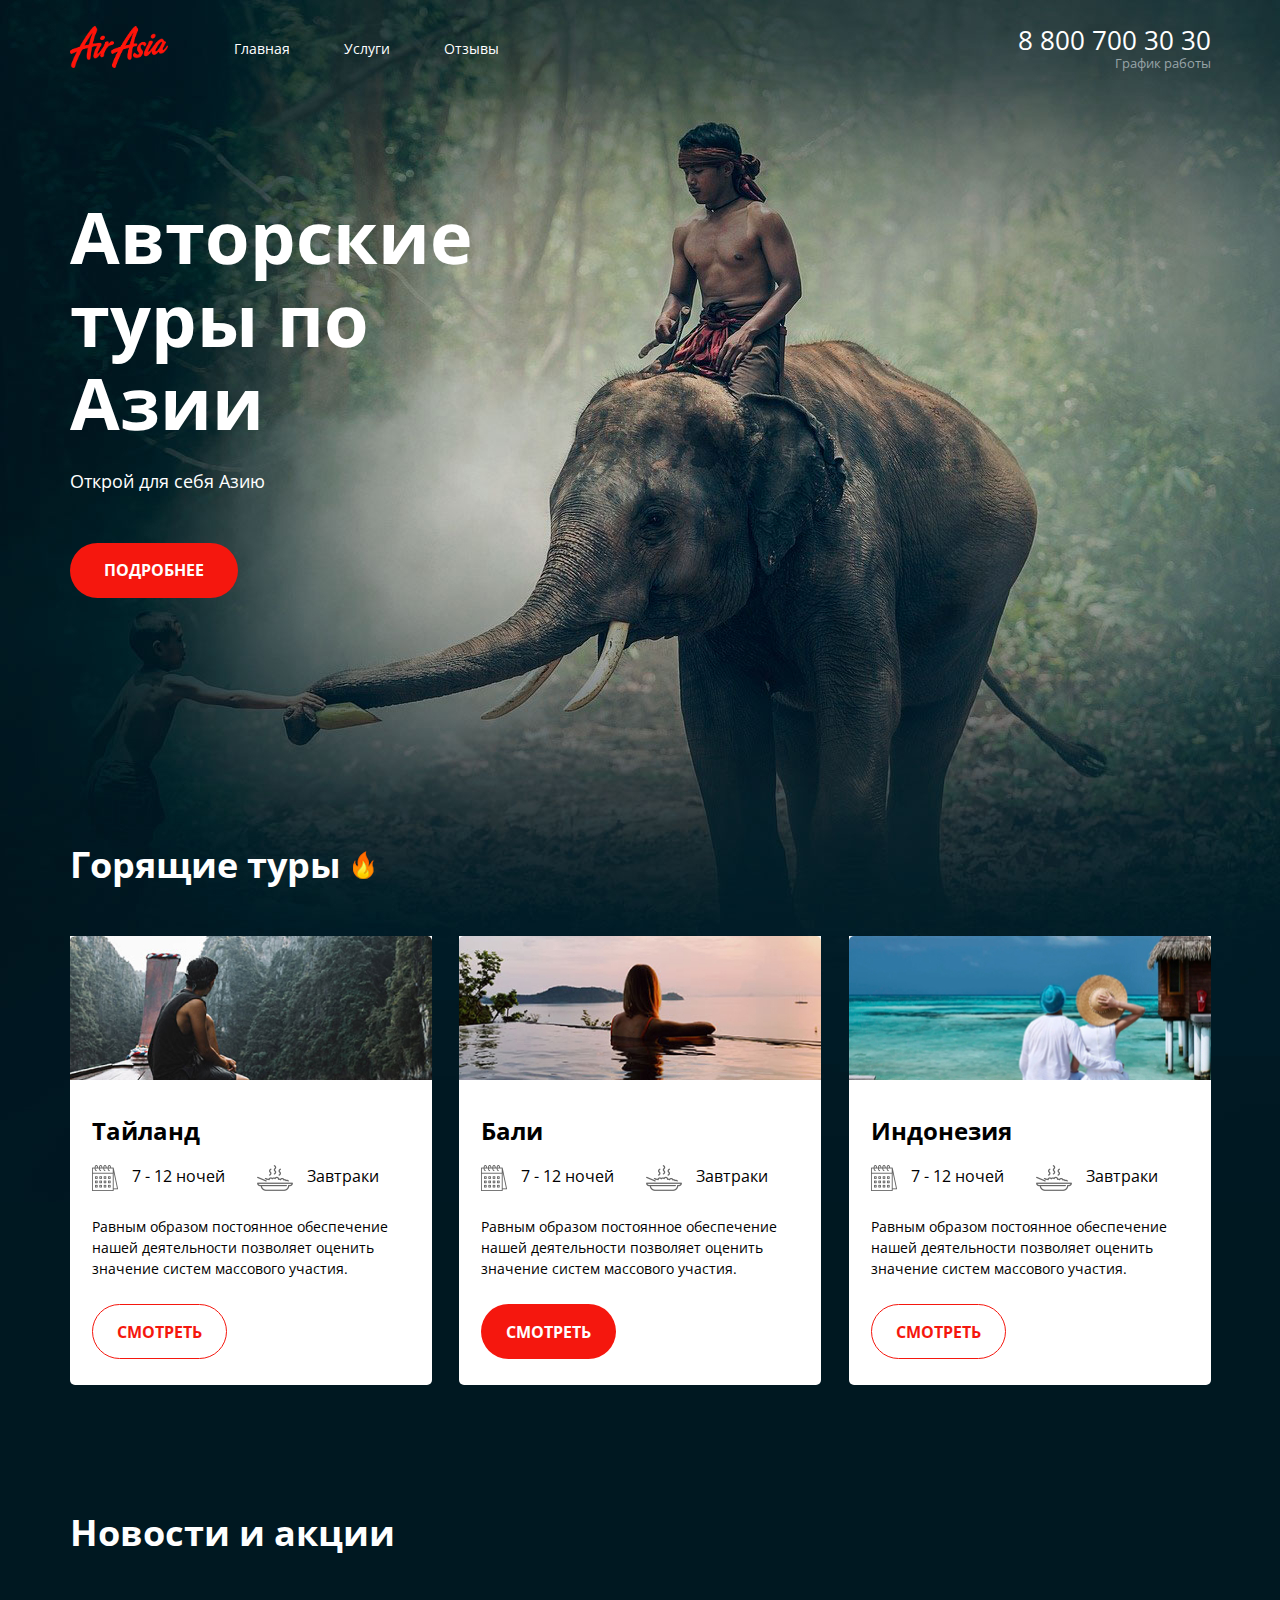
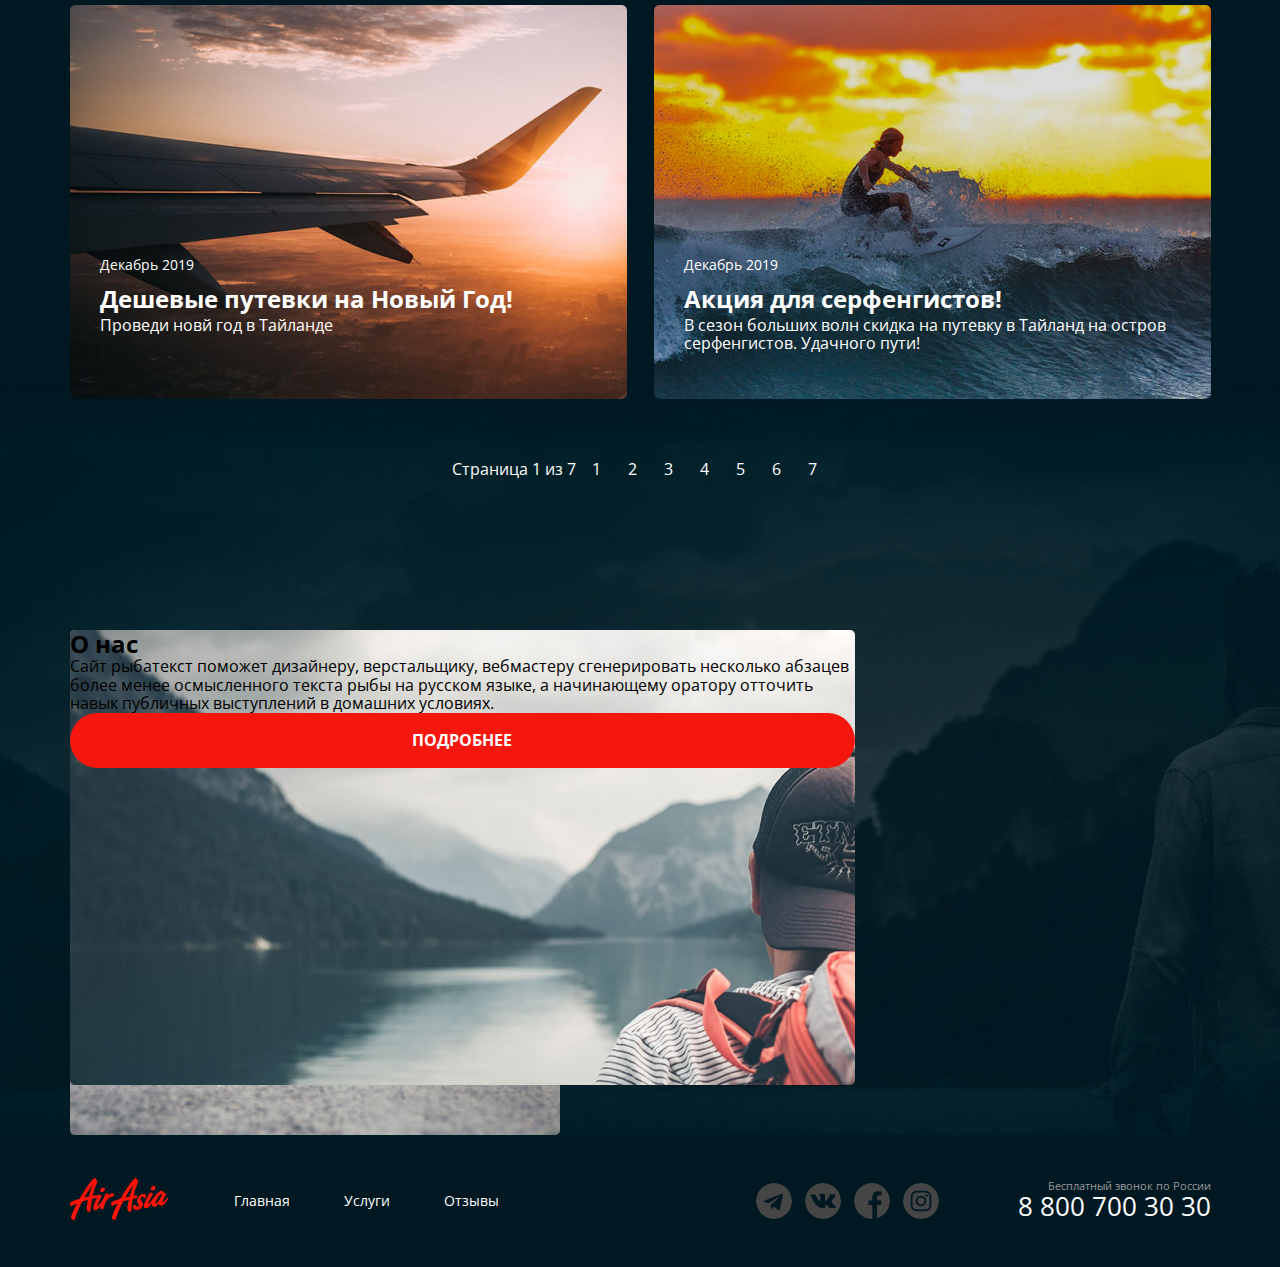
==== Asia/index/index.html @ a69306f8 "commit" ====
﻿<!DOCTYPE html>
<html lang="en">
    <head>
        <meta charset="UTF-8">
        <title>Главная</title>
        <meta name="viewport" content="width=device-width, initial-scale=1.0">
        
        <link rel="preconnect" href="https://fonts.googleapis.com">
        <link rel="preconnect" href="https://fonts.gstatic.com" crossorigin>
        <link href="https://fonts.googleapis.com/css2?family=Open+Sans:wght@400;700&display=swap" rel="stylesheet">
        
        <link rel="stylesheet" href="./styles/normalize.css">
        <link rel="stylesheet" href="./styles/base.css">
        <link rel="stylesheet" href="./styles/fonts.css">
    
        
        <link rel="stylesheet" href="./styles/blocks/header.css">
        <link rel="stylesheet" href="./styles/blocks/logo.css">
        <link rel="stylesheet" href="./styles/blocks/nav.css">
        <link rel="stylesheet" href="./styles/blocks/contacts.css">
        <link rel="stylesheet" href="./styles/blocks/title.css">
        <link rel="stylesheet" href="./styles/blocks/main.css">
        <link rel="stylesheet" href="./styles/blocks/paginator.css">
        <link rel="stylesheet" href="./styles/blocks/footer.css">
        <link rel="stylesheet" href="./styles/blocks/socials.css">
        <link rel="stylesheet" href="./styles/blocks/preview.css">
        <link rel="stylesheet" href="./styles/blocks/hot-tours.css">
        <link rel="stylesheet" href="./styles/blocks/news.css">
        <link rel="stylesheet" href="./styles/blocks/about.css">
    
    </head>
<body>
    <div class="wrapper">
        <header class="header">
            <div class="container">
                <div class="header__first">
            <div class="logo">
                <a href="" class="logo__link"><img src="../image/logo.png" alt="logo" class="logo__icon"></a>
            </div>
            <nav class="menu">
                <ul class="menu__list">
                    <li class="menu__item">
                        <a href="../index/index.html" class="menu__link">Главная</a>
                    </li>
                    <li class="menu__item">
                        <a href="../services/services.html" class="menu__link">Услуги</a>
                    </li>
                    <li class="menu__item">
                        <a href="#" class="menu__link">Отзывы</a>
                    </li>
                </ul>
            </nav>
            <address class="contacts">
                <a href="tel:+78007003030" class="contacts__tel">8 800 700 30 30</a>
                <br>
                <div class="graph">
                <div class="contacts__graph">График работы
                    <div class="graph__hover">
                    <div class="graph__tri"></div>
                    <div class="graph__time">пн-вс: 09:00 - 20:00</div>
                    <div class="graph__lunch">Обед: 14:00-14:30</div>
                </div>
                </div>
                </div>
            </address>
                </div>
            </div>
        </header>
        <main class="main">
            <section class="preview">
                <div class="container">
                <h1 class="preview__title">Авторские туры по Азии</h1>
                <p class="peview__info">Открой для себя Азию</p>
                <div class="preview__button">
                    <button class="button">Подробнее</button>
                </div>
                </div>
            </section>
            <section class="hot-tours">
                <div class="container">
                <div class="hot-tours__title">
                    <h2 class="hot-tours__title-text">Горящие туры</h2>
                    <img src="../image/flame.png" alt="flame" class="hot-tours__title-icon">
                </div>
                <ul class="hot-tours__list">
                    <li class="hot-tours__item">
                        <img src="../image/river.jpg" alt="river" class="hot-tours__image">
                        <div class="hot-tours__content">
                            <h3 class="hot-tours__subtitle">Тайланд</h3>
                            <div class="hot-tours__options">
                                <div class="hot-tours__options-item">
                                    <img src="../image/calendar.jpg" alt="calendar" class="hot-tours__options-icon">
                                    <span class="hot-tours__options-text">7 - 12 ночей</span>
                                </div>
                                <div class="hot-tours__options-item">
                                    <img src="../image/meal.jpg" alt="meal" class="hot-tours__options-icon">
                                    <span class="hot-tours__options-text">Завтраки</span>
                                </div>
                            </div>
                            <div class="hot-tours__text">
                                Равным образом постоянное обеспечение нашей деятельности позволяет оценить значение систем массового участия.
                            </div>
                            <div class="hot-tours__button">
                                <button class="button--hot-tours button--border">Смотреть</button>
                            </div>   
                        </div>
                    </li>
                    <li class="hot-tours__item">
                        <img src="../image/pool.jpg" alt="pool" class="hot-tours__image">
                        <div class="hot-tours__content">
                            <h3 class="hot-tours__subtitle">Бали</h3>
                            <div class="hot-tours__options">
                                <div class="hot-tours__options-item">
                                    <img src="../image/calendar.jpg" alt="calendar" class="hot-tours__options-icon">
                                    <span class="hot-tours__options-text">7 - 12 ночей</span>
                                </div>
                                <div class="hot-tours__options-item">
                                    <img src="../image/meal.jpg" alt="meal" class="hot-tours__options-icon">
                                    <span class="hot-tours__options-text">Завтраки</span>
                                </div>
                            </div>
                            <div class="hot-tours__text">
                                Равным образом постоянное обеспечение нашей деятельности позволяет оценить значение систем массового участия.
                            </div>
                            <div class="hot-tours__button">
                                <button class="button--hot-tours">Смотреть</button>
                            </div>   
                        </div>
                    </li>
                    <li class="hot-tours__item">
                        <img src="../image/ocean.jpg" alt="ocean" class="hot-tours__image">
                        <div class="hot-tours__content">
                            <h3 class="hot-tours__subtitle">Индонезия</h3>
                            <div class="hot-tours__options">
                                <div class="hot-tours__options-item">
                                    <img src="../image/calendar.jpg" alt="calendar" class="hot-tours__options-icon">
                                    <span class="hot-tours__options-text">7 - 12 ночей</span>
                                </div>
                                <div class="hot-tours__options-item">
                                    <img src="../image/meal.jpg" alt="meal" class="hot-tours__options-icon">
                                    <span class="hot-tours__options-text">Завтраки</span>
                                </div>
                            </div>
                            <div class="hot-tours__text">
                                Равным образом постоянное обеспечение нашей деятельности позволяет оценить значение систем массового участия.
                            </div>
                            <div class="hot-tours__button">
                                <button class="button--hot-tours button--border">Смотреть</button>
                            </div>   
                        </div>
                    </li>
                </ul>
                </div>
            </section>
            <section class="news">
                <div class="container">
                <h2 class="news__title">Новости и акции</h2>
                <ul class="news__list">
                    <li class="news__item news__item--plane">
                        <img src="" alt="" class="news__image">
                        <div class="news__content">
                        <time class="news__date">
                            <span class="news__date-month">Декабрь</span>
                            <span class="news__date-year">2019</span>
                        </time>
                        <h3 class="news__subtitle">Дешевые путевки на Новый Год!</h3>
                        <p class="news__text">Проведи новй год в Тайланде</p>
                        </div>
                    </li>
                    <li class="news__item news__item--surf">
                        <img src="" alt="" class="news__image">
                        <div class="news__content">
                        <time class="news__date">
                            <span class="news__date-month">Декабрь</span>
                            <span class="news__date-year">2019</span>
                        </time>
                        <h3 class="news__subtitle">Акция для серфенгистов!</h3>
                        <p class="news__text">В сезон больших волн скидка на путевку в Тайланд на остров серфенгистов. Удачного пути!</p>
                        </div>
                    </li>
                </ul>
                <div class="paginator">
                    <div class="paginator__display">Страница 1 из 7</div>
                    <ul class="paginator__list">
                        <li class="paginator__item">
                            <a href="" class="paginator__link">1</a>
                        </li>
                        <li class="paginator__item">
                            <a href="" class="paginator__link">2</a>
                        </li>
                        <li class="paginator__item">
                            <a href="" class="paginator__link">3</a>
                        </li>
                        <li class="paginator__item">
                            <a href="" class="paginator__link">4</a>
                        </li>
                        <li class="paginator__item">
                            <a href="" class="paginator__link">5</a>
                        </li>
                        <li class="paginator__item">
                            <a href="" class="paginator__link">6</a>
                        </li>
                        <li class="paginator__item">
                            <a href="" class="paginator__link">7</a>
                        </li>
                    </ul>
                </div> 
                </div>           
            </section>
            <section class="about">
                <div class="container">
                    <div class="about__gate">
                        <div class="about__mountain">
                            <h2 class="about__mountain-title">О нас</h2>
                            <span class="about__mountain-text">Сайт рыбатекст поможет дизайнеру, верстальщику, вебмастеру сгенерировать несколько абзацев более менее осмысленного текста рыбы на русском языке, а начинающему оратору отточить навык публичных выступлений в домашних условиях. </span>
                            <button class="button">Подробнее</button>
                        </div>
                    </div>
                </div>
            </section>
        </main>
        <footer class="footer">
            <div class="container container--footer">
            <div class="logo">
                <a href="#" class="logo__link"> <img src="../image/logo.png" alt="Логотип" class="logo__icon"></a>
            </div>
            <nav class="menu">
                <ul class="menu__list">
                    <li class="menu__item">
                        <a href="../index/index.html" class="menu__link">Главная</a>
                    </li>
                    <li class="menu__item">
                        <a href="../services/services.html" class="menu__link">Услуги</a>
                    </li>
                    <li class="menu__item">
                        <a href="#" class="menu__link">Отзывы</a>
                    </li>
                </ul>
            </nav>
            <div class="socials">
                <ul class="socials__list">
                    <li class="socials__item">
                        <a href="" class="socials__link">
                            <div class="socials__item-t"></div>
                        </a>
                    </li>
                    <li class="socials__item">
                        <a href="" class="socials__link">
                            <div class="socials__item-vk"></div>
                        </a>
                    </li>
                    <li class="socials__item">
                        <a href="" class="socials__link">
                            <div class="socials__item-f"></div>
                        </a>
                    </li>
                    <li class="socials__item">
                        <a href="" class="socials__link">
                            <div class="socials__item-in"></div>     
                        </a>
                    </li>
                </ul>
            </div>
            <address class="contacts">
                <div class="contacts__free-call">Бесплатный звонок по России</div>
                <a href="tel:+78007003030" class="contacts__tel">8 800 700 30 30</a>
            </address>
            </div>
        </footer>
    </div>    
</body>
---- Asia/index/styles/base.css ----
html, body {
    height: 100%;
}
    
   .wrapper {
    overflow: hidden;
    min-width: 1100px;
    min-height: 100%;
    display: flex;
    flex-direction: column;
    background-color: #001821;
    background-image: url(../../image/1.jpg), url(../../image/2.png);
    background-position: top, bottom;
    background-repeat: no-repeat, no-repeat;
   }


    
   .wrapper__content {
    flex: 1;
   }
    
   .container {
    margin: 0 auto;
    width: 1141px;
    display: flex;
    flex-direction: column;
   }
  
   * {
    box-sizing: border-box;
   }
    
   ul {
    margin: 0;
    padding: 0;
   }
    
   ul li {
    list-style: none;
   }
    
   button {
    border: 1px solid transparent;
    background: transparent;
    cursor: pointer;
    padding: 0;
   }
    
   h1, h2, h3, h4, h5, h6 {
    margin: 0;
   }
    
   table {
    border-collapse: collapse;
    border-spacing: 0;
   }

   a {
    text-decoration: none;
    color: white;
    }

    address {
        font-style: normal;
    }

    .button {
        background: #F5170E;
        color: #fff;
        font-family: 'Open Sans', sans-serif;
        font-weight: 700;
        text-transform: uppercase;
        border-radius: 35px;
        min-width: 168px;
        min-height: 55px;
        cursor: pointer;
    }
    
    .button--hot-tours {
        background: #F5170E;
        color: #fff;
        font-family: 'Open Sans', sans-serif;
        font-weight: 700;
        text-transform: uppercase;
        border-radius: 35px;
        min-width: 135px;
        min-height: 55px;
        cursor: pointer;
    }

.button--border {
        background: transparent;
        color: #F5170E;
        border-color: #F5170E;
}


input {
    border: 1px solid transparent;
}

textarea {
    resize: none;
}

.button--black {
    background: #2B2B2B;
}

.tag {
    display: inline-flex;
    height: 37px;
    background: #E7E7E7;
    border-radius: 35px;
    padding: 0 15px;
    align-items: center;
}
---- Asia/index/styles/fonts.css ----
body {
    font-family: 'Open Sans', sans-serif;
    margin: 0;
    font-weight: 400;
    -webkit-font-smoothing: antialiased;
    -moz-osx-font-smoothing: grayscale;
}
---- Asia/index/styles/blocks/header.css ----
.header {
    display: flex;
    height: 123px;
    flex-direction: column;
    margin-top: 26px;
    }

.header__first {
    display: flex;
    align-items: center;
}

.header__second {
    margin-top: 97px;
}

.header__third {
    margin-top: 103px;
}
---- Asia/index/styles/blocks/logo.css ----
.logo {
    margin-right: 66px;
}

.logo__icon {
    width: 98px;
    height: 42px;
    margin-top: 
}
---- Asia/index/styles/blocks/nav.css ----
.menu__list {
    display: flex;
}

.menu__item {
    margin-right: 54px;
    font-size: 14px;
}

.menu__link:hover {
    color: #F5170E;
    transition: 0.5s;
}

.menu__item:last-child {
    margin-right: 0;
}
---- Asia/index/styles/blocks/contacts.css ----
.contacts {
    margin-left: auto;
    text-align: end;
    
}

.contacts__tel {
    font-size: 26px;
}

.graph {
    color: #FFF;
    font-size: 13px;
}

.contacts__graph {
    position: relative;
    color: #98A4A8
}

.graph__hover {
    width: 160px;
    height: 65px;
    background: #EDEDED;
    border-radius: 3px;
    color: #1E1F20;
    padding-top: 10px;
    display: none;
    transition: 1s;
    position: absolute;
    right: 0;
    top: 23px;
}


.graph__time {  
    font-size: 13px;
    font-weight: 700;
    line-height: 21px;
    margin: 0px 14px;
}

.graph__lunch {
    font-size: 13px;
    font-weight: 600;
    line-height: 21px;
    margin-right: 24px;
}

.graph:hover .graph__hover {
    display: block;
    transition: 1s;
}

.graph__hover::before {
    content: "";
    display: block;
    height: 65px;
    left: 0;
    right: 0;
    position: absolute;
    top: 23px;

}

.contacts__free-call {
    color: #9A9A9A;
    font-size: 11px;   
}

.graph__tri {
    border: 10px solid transparent;
    border-top-color: #EDEDED;
    transform: rotate(180deg);
    top: -18px;
    right: 44px;
    position: absolute;
}

.contacts__graph:hover {
    text-decoration: underline;
    color: #ffffff;
}
---- Asia/index/styles/blocks/title.css ----
.title {
    color: #fff;
    
    font-size: 72px;
    font-weight: 700;
    line-height: 98px;
    letter-spacing: 0px;
    text-align: left;
}
---- Asia/index/styles/blocks/main.css ----
.main {
    display: flex;
    flex-direction: column;
}
---- Asia/index/styles/blocks/paginator.css ----
.paginator {
    text-align: center;
    margin-top: 54px; 
}

.paginator__display {
    color: #FFFFFF;
}

.paginator__display, .paginator__list, .paginator__item {
    display: inline-block;
}


.paginator__link {
    display: inline-block;
    height: 32px;
    width: 32px;
    background: transparent;
    border-radius: 50%;
    line-height: 32px;
    color: #fff;
    transition: .4s;
}

.paginator__link:hover {
    color: #F5170E;
    background: #fff;
}
---- Asia/index/styles/blocks/footer.css ----
.footer {
    display: flex;
    background: #001821;
    height: 132px;
}

.container--footer {
    flex-direction: row;
    align-items: center;
}
---- Asia/index/styles/blocks/socials.css ----
.socials {
    display: flex;
    margin-left: 275px;
}

.socials__item {
    display: flex;
    margin-right: 49px;
}

.socials__list {
    display: flex;
    align-items: center;
}

.socials__item:last-child {
    margin-right: 0px;
}

.socials__item-t {
    position: relative;
}

.socials__item-t::after {
    content: "";
    display: block;
    position: absolute;
    top: 50%;
    left: 50%;
    transform: translate(-50% ,-50%);
    width: 36px;
    border-radius: 50%;
    height: 36px;
    background: url(../../../image/sprire_socials.png) -122px -10px;
}

.socials__item-t:hover::after {
    background-position: -122px -66px;
}

.socials__item-vk {
    position: relative;
}

.socials__item-vk::after {
    content: "";
    display: block;
    position: absolute;
    top: 50%;
    left: 50%;
    transform: translate(-50% ,-50%);
    width: 36px;
    border-radius: 50%;
    height: 36px;
    background: url(../../../image/sprire_socials.png) -10px -122px;
}

.socials__item-vk:hover::after {
    background-position: -66px -122px;
}

.socials__item-f {
    position: relative;
}

.socials__item-f::after {
    content: "";
    display: block;
    position: absolute;
    top: 50%;
    left: 50%;
    transform: translate(-50% ,-50%);
    width: 36px;
    border-radius: 50%;
    height: 36px;
    background: url(../../../image/sprire_socials.png) -66px -10px;
}

.socials__item-f:hover::after {
    background-position: -10px -10px;
}

.socials__item-in {
    position: relative;
}

.socials__item-in::after {
    content: "";
    display: block;
    position: absolute;
    top: 50%;
    left: 50%;
    transform: translate(-50% ,-50%);
    width: 36px;
    border-radius: 50%;
    height: 36px;
    background: url(../../../image/sprire_socials.png) -10px -66px;
}

.socials__item-in:hover::after {
    background-position: -66px -66px;
}
---- Asia/index/styles/blocks/preview.css ----
.preview {
    display: inline-block;
    margin-top: 46px;
    color: #FFFFFF;
}

.preview__title {
    font-size: 72px;
    width: 511px;
}

.peview__info {
    margin-top: 28px;
    font-size: 18px;
}

.preview__button {
    margin-top: 33px;
}
---- Asia/index/styles/blocks/hot-tours.css ----
.hot-tours {
    display: inline-block;
    margin-top: 246px;
}

.hot-tours__title {
    margin-bottom: 51px;
    display: flex;
    align-items: center;
}

.hot-tours__title-text {
    font-size: 36px;
    color: #FFFFFF;
}

.hot-tours__title-icon {
    width: 21px;
    height: 28px;
    margin-left: 12px;
}

.hot-tours__list {
    display: flex;
    justify-content: space-between;
}

.hot-tours__item {
    background: #fff;
    width: 362px;
    color: #000;
    border-radius: 5px;
}

.hot-tours__image {
    width: 100%
    
}

.hot-tours__options-icon {
    vertical-align: middle;
    margin-right: 10px;
}


.hot-tours__content {
    padding: 33px 22px 26px 22px;
}

.hot-tours__text {
    font-family: Open Sans;
    font-size: 14px;
    font-weight: 400;
    line-height: 21px;
    letter-spacing: 0px;
    text-align: left;
    margin-top: 25px;
    margin-bottom: 25px;
}

.hot-tours__options-item {
    display: inline-block;
    margin-right: 28px;
}

.hot-tours__options-item:last-child {
    margin-right: 0px;
}

.hot-tours__subtitle {
    font-size: 24px;
    margin-bottom: 21px;
    font-weight: 700;
}
---- Asia/index/styles/blocks/news.css ----
.news {
    margin-top: 127px;
}

.news__title {
    margin-bottom: 51px;
    font-size: 36px;
    color: #FFFFFF;
}

.news__list {
    display: flex;
    justify-content: space-between;
}

.news__item {
    display: flex;
    width: 557px;
    height: 394px;
    position: relative;
    border-radius: 5px;
}

.news__item--plane {
    background-image: url(../../../image/plain.png);
}

.news__item--surf {
    background-image: url(../../../image/Surfer.png);
}

.news__content {
    display: flex;
    flex-direction: column;
    justify-content: flex-end;
    margin-left: 30px;
    position: absolute;
    top: 252px;
}

.news__subtitle {
    font-size: 24px;
    color: #fff;
    
}

.news__date {
    color: #FFFFFF;
    font-size: 14px;
    margin-bottom: 12px;
}

.news__text {
    color: #fff;
    margin-top: 3px;
}
---- Asia/index/styles/blocks/about.css ----
.about {
   margin-top: 145px;
}

.about__gate {
    width: 490px;
    height: 505px;
    background-image: url(../../../image/gates.png);
    position: relative;
}   

.about__mountain {
    display: flex;
    flex-direction: column;
    width: 785px;
    height: 455px;
    background-image: url(../../../image/mountains.png);
    position: absolute;
}
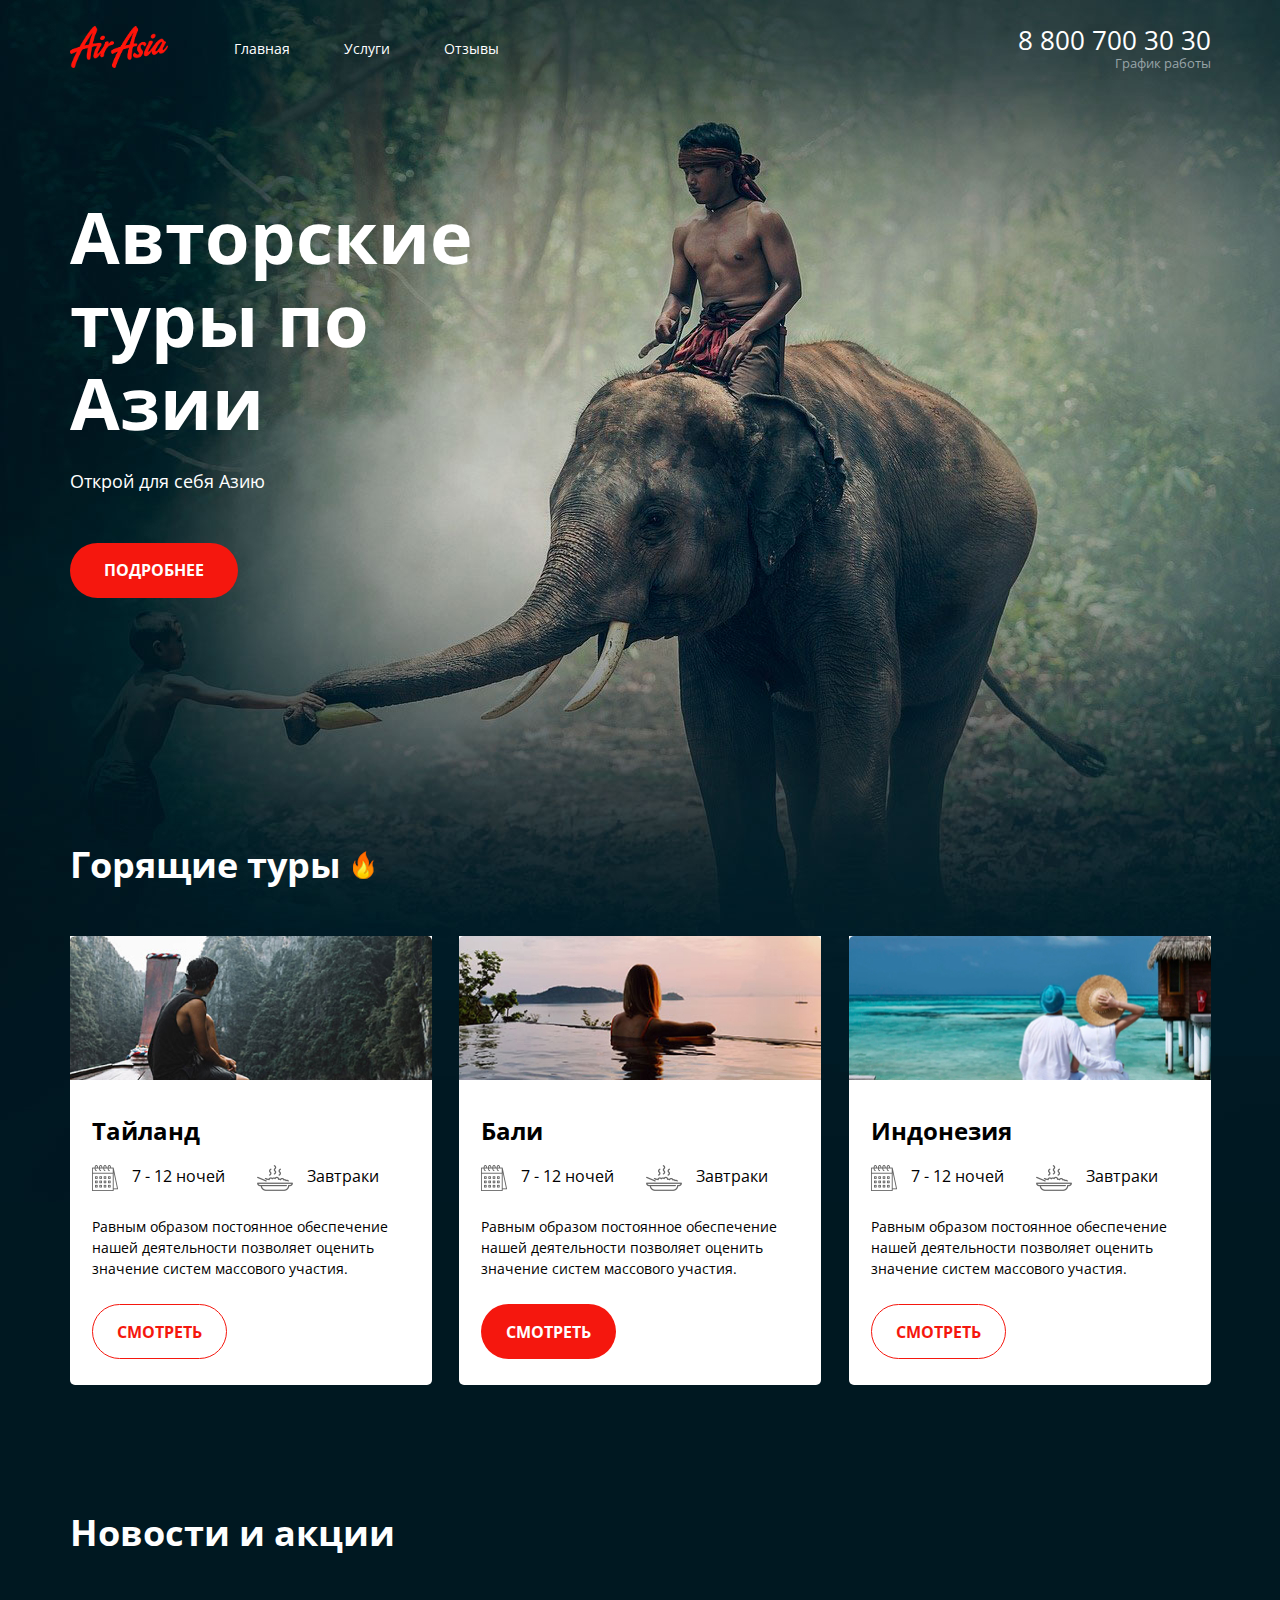
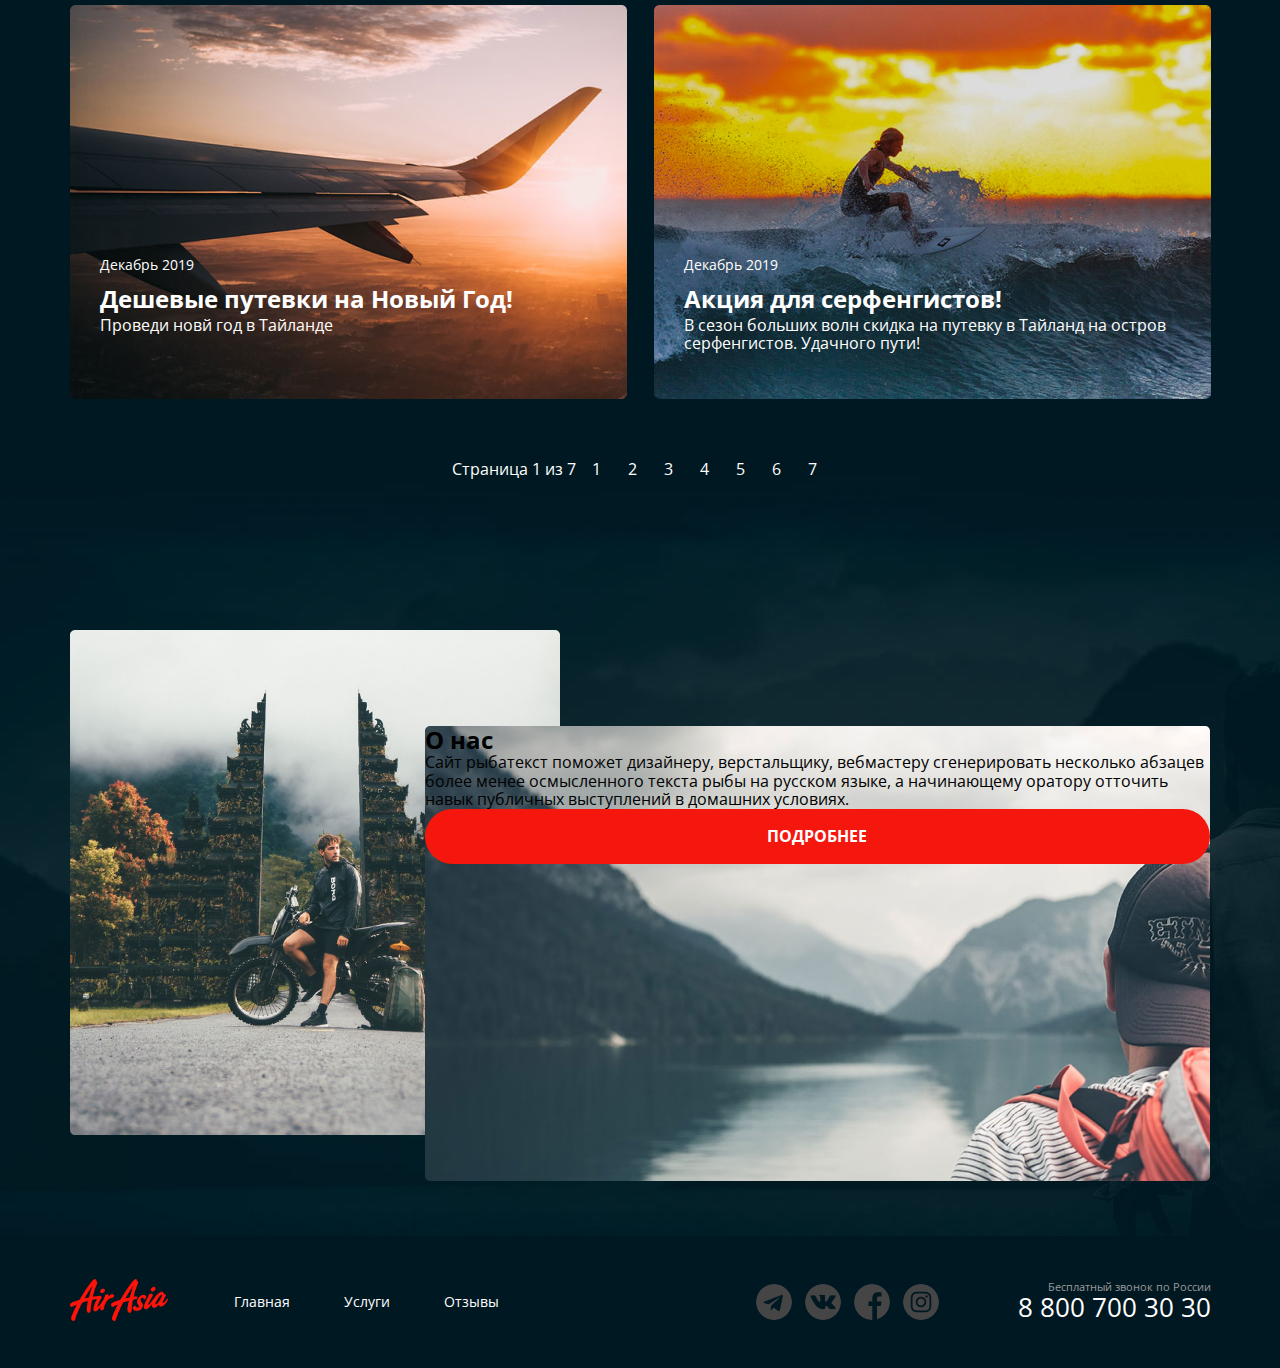
==== commit c908cfd3: "commit" ====
--- a/Asia/index/index.html
+++ b/Asia/index/index.html
@@ -211,9 +211,11 @@
                 <div class="container">
                     <div class="about__gate">
                         <div class="about__mountain">
-                            <h2 class="about__mountain-title">О нас</h2>
-                            <span class="about__mountain-text">Сайт рыбатекст поможет дизайнеру, верстальщику, вебмастеру сгенерировать несколько абзацев более менее осмысленного текста рыбы на русском языке, а начинающему оратору отточить навык публичных выступлений в домашних условиях. </span>
-                            <button class="button">Подробнее</button>
+                            <div class="about__mountain-content">
+                                <h2 class="about__mountain-title">О нас</h2>
+                                <span class="about__mountain-text">Сайт рыбатекст поможет дизайнеру, верстальщику, вебмастеру сгенерировать несколько абзацев более менее осмысленного текста рыбы на русском языке, а начинающему оратору отточить навык публичных выступлений в домашних условиях. </span>
+                                <button class="button">Подробнее</button>
+                            </div>
                         </div>
                     </div>
                 </div>
--- a/Asia/index/styles/blocks/about.css
+++ b/Asia/index/styles/blocks/about.css
@@ -1,5 +1,7 @@
 .about {
    margin-top: 145px;
+   height: 552px;
+   margin-bottom: 54px;
 }
 
 .about__gate {
@@ -10,10 +12,15 @@
 }   
 
 .about__mountain {
-    display: flex;
-    flex-direction: column;
     width: 785px;
     height: 455px;
     background-image: url(../../../image/mountains.png);
     position: absolute;
+    left: 355px;
+    bottom: -46px;
+}
+
+.about__mountain-content {
+    display: flex;
+    flex-direction: column;
 }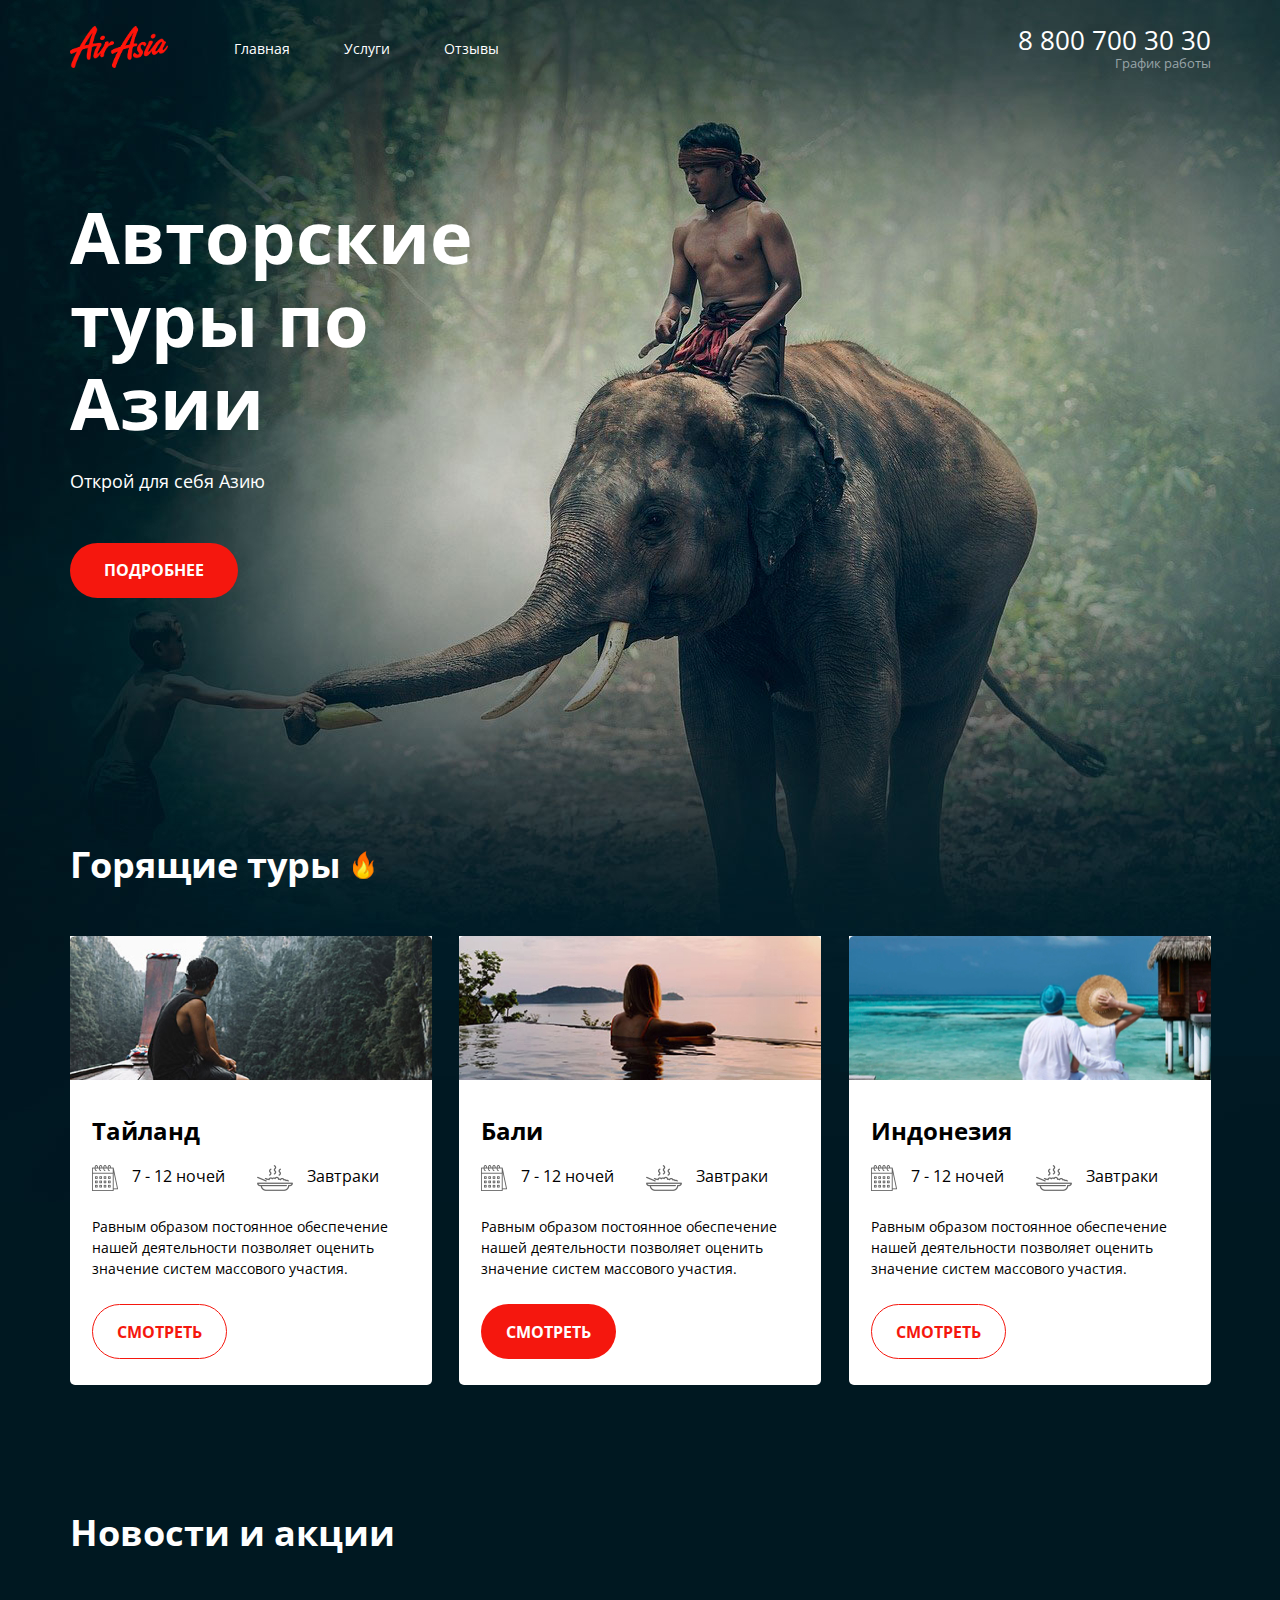
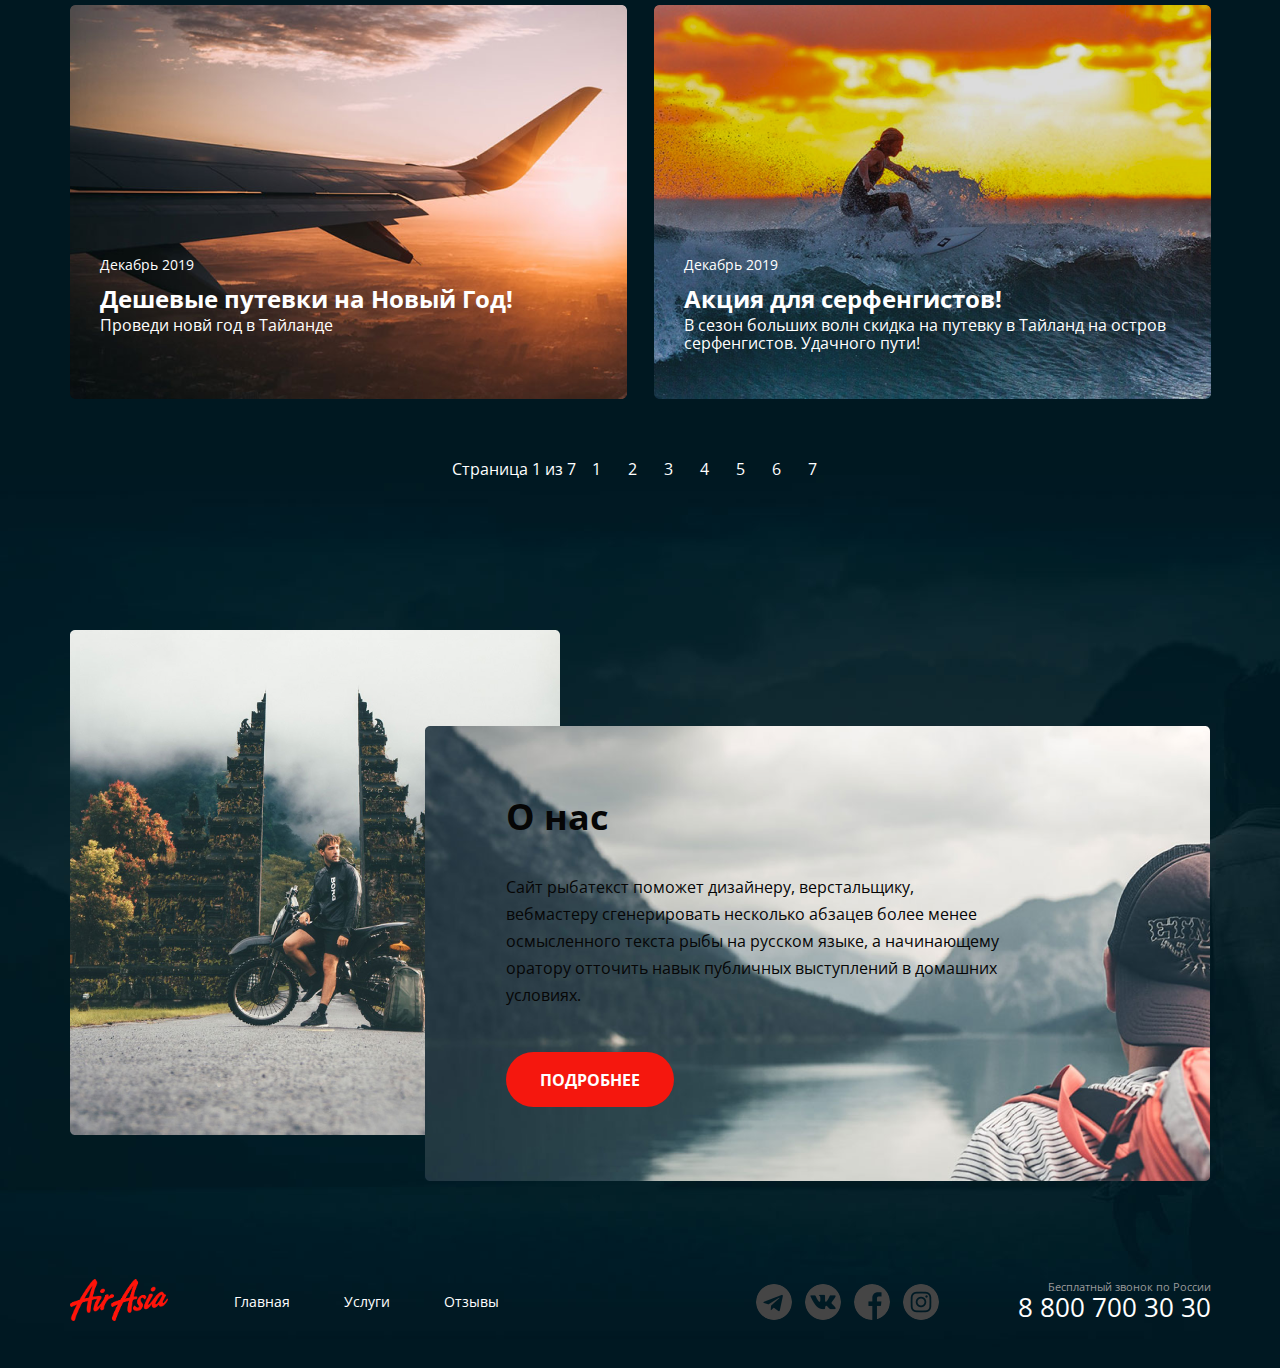
==== commit 577b6a76: "commit" ====
--- a/Asia/index/index.html
+++ b/Asia/index/index.html
@@ -214,7 +214,7 @@
                             <div class="about__mountain-content">
                                 <h2 class="about__mountain-title">О нас</h2>
                                 <span class="about__mountain-text">Сайт рыбатекст поможет дизайнеру, верстальщику, вебмастеру сгенерировать несколько абзацев более менее осмысленного текста рыбы на русском языке, а начинающему оратору отточить навык публичных выступлений в домашних условиях. </span>
-                                <button class="button">Подробнее</button>
+                                <button class="button button--about">Подробнее</button>
                             </div>
                         </div>
                     </div>
--- a/Asia/index/styles/base.css
+++ b/Asia/index/styles/base.css
@@ -12,6 +12,7 @@
     background-image: url(../../image/1.jpg), url(../../image/2.png);
     background-position: top, bottom;
     background-repeat: no-repeat, no-repeat;
+    background-size:  1920px 1202px, 1920px 893px;
    }
 
 
@@ -95,6 +96,9 @@
         border-color: #F5170E;
 }
 
+.button--about {
+    width: 168px;
+}
 
 input {
     border: 1px solid transparent;
--- a/Asia/index/styles/blocks/footer.css
+++ b/Asia/index/styles/blocks/footer.css
@@ -1,6 +1,5 @@
 .footer {
     display: flex;
-    background: #001821;
     height: 132px;
 }
 
--- a/Asia/index/styles/blocks/about.css
+++ b/Asia/index/styles/blocks/about.css
@@ -23,4 +23,21 @@
 .about__mountain-content {
     display: flex;
     flex-direction: column;
-}+    margin-top: 70px;
+    margin-left: 81px;
+    color: #060606;
+}
+
+.about__mountain-title {
+    font-size: 36px;
+    margin-bottom: 37px;
+}
+
+.about__mountain-text {
+    font-size: 16px;
+    margin-bottom: 43px;
+    line-height: 27px;
+    width: 502px;
+}
+
+
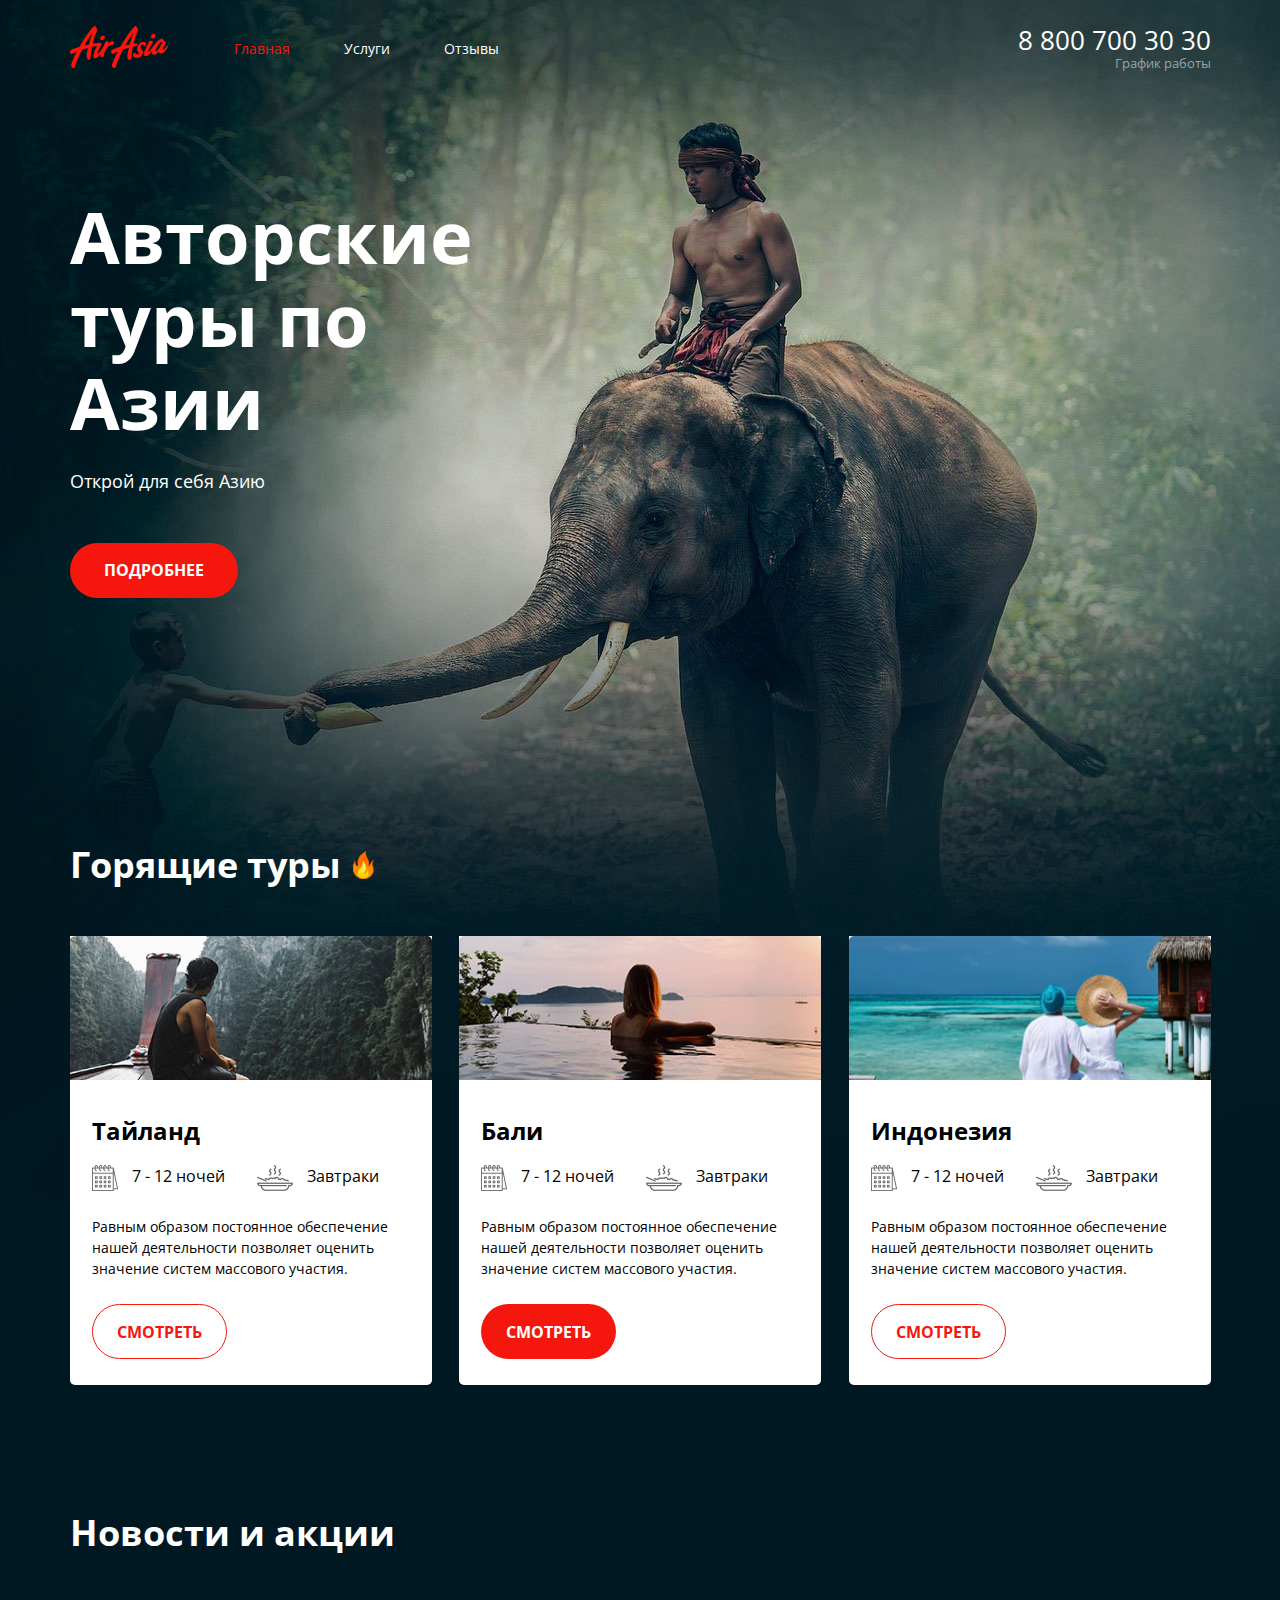
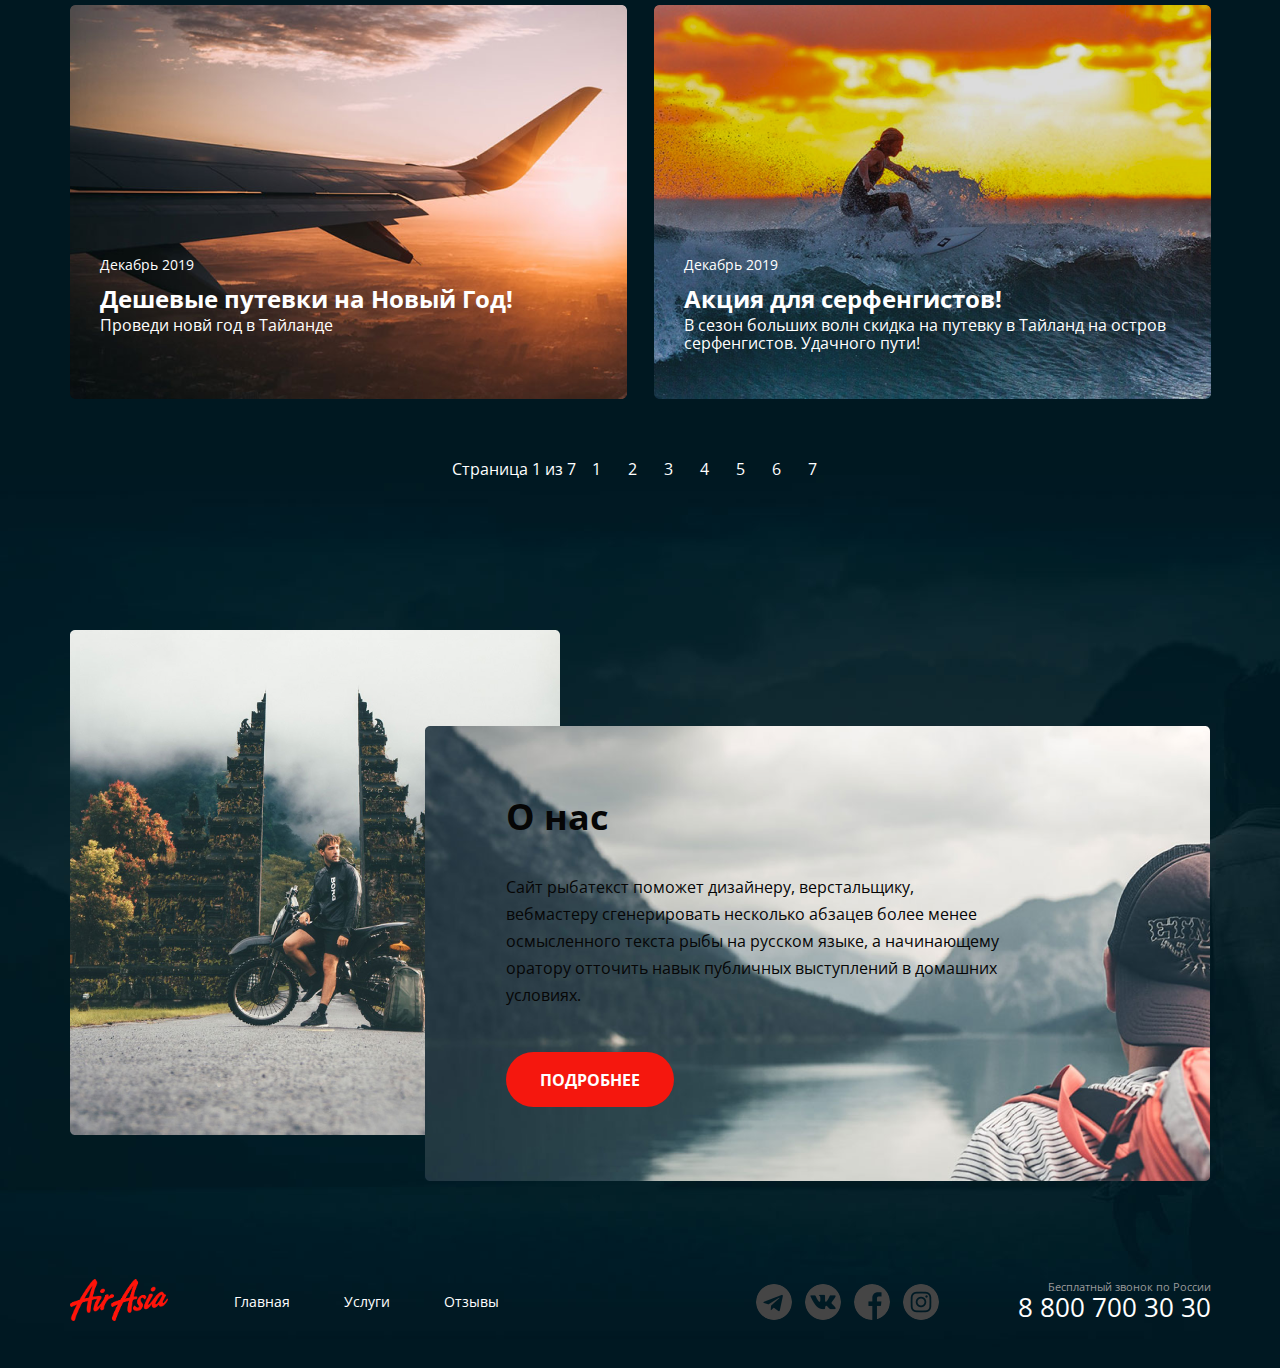
==== commit 9aec7224: "commit" ====
--- a/Asia/index/index.html
+++ b/Asia/index/index.html
@@ -31,6 +31,7 @@
     </head>
 <body>
     <div class="wrapper">
+    <div class="wrapper__content">
         <header class="header">
             <div class="container">
                 <div class="header__first">
@@ -40,13 +41,13 @@
             <nav class="menu">
                 <ul class="menu__list">
                     <li class="menu__item">
-                        <a href="../index/index.html" class="menu__link">Главная</a>
+                        <a href="../index/index.html" class="menu__link menu__link--active">Главная</a>
                     </li>
                     <li class="menu__item">
                         <a href="../services/services.html" class="menu__link">Услуги</a>
                     </li>
                     <li class="menu__item">
-                        <a href="#" class="menu__link">Отзывы</a>
+                        <a href="../reviews/reviews.html" class="menu__link">Отзывы</a>
                     </li>
                 </ul>
             </nav>
@@ -56,7 +57,6 @@
                 <div class="graph">
                 <div class="contacts__graph">График работы
                     <div class="graph__hover">
-                    <div class="graph__tri"></div>
                     <div class="graph__time">пн-вс: 09:00 - 20:00</div>
                     <div class="graph__lunch">Обед: 14:00-14:30</div>
                 </div>
@@ -72,7 +72,7 @@
                 <h1 class="preview__title">Авторские туры по Азии</h1>
                 <p class="peview__info">Открой для себя Азию</p>
                 <div class="preview__button">
-                    <button class="button">Подробнее</button>
+                    <button class="button button--hover-red">Подробнее</button>
                 </div>
                 </div>
             </section>
@@ -123,7 +123,7 @@
                                 Равным образом постоянное обеспечение нашей деятельности позволяет оценить значение систем массового участия.
                             </div>
                             <div class="hot-tours__button">
-                                <button class="button--hot-tours">Смотреть</button>
+                                <button class="button--hot-tours button--hover-red">Смотреть</button>
                             </div>   
                         </div>
                     </li>
@@ -214,13 +214,14 @@
                             <div class="about__mountain-content">
                                 <h2 class="about__mountain-title">О нас</h2>
                                 <span class="about__mountain-text">Сайт рыбатекст поможет дизайнеру, верстальщику, вебмастеру сгенерировать несколько абзацев более менее осмысленного текста рыбы на русском языке, а начинающему оратору отточить навык публичных выступлений в домашних условиях. </span>
-                                <button class="button button--about">Подробнее</button>
+                                <button class="button button--about button--hover-red">Подробнее</button>
                             </div>
                         </div>
                     </div>
                 </div>
             </section>
         </main>
+    </div>
         <footer class="footer">
             <div class="container container--footer">
             <div class="logo">
--- a/Asia/index/styles/base.css
+++ b/Asia/index/styles/base.css
@@ -100,6 +100,11 @@
     width: 168px;
 }
 
+.button--hover-red:hover {
+    background: #DA0100;
+    transition: 0.5s;
+}
+
 input {
     border: 1px solid transparent;
 }
--- a/Asia/index/styles/blocks/nav.css
+++ b/Asia/index/styles/blocks/nav.css
@@ -14,4 +14,8 @@
 
 .menu__item:last-child {
     margin-right: 0;
+}
+
+.menu__link--active {
+    color: #F5170E;
 }--- a/Asia/index/styles/blocks/contacts.css
+++ b/Asia/index/styles/blocks/contacts.css
@@ -52,32 +52,22 @@
     transition: 1s;
 }
 
-.graph__hover::before {
-    content: "";
-    display: block;
-    height: 65px;
-    left: 0;
-    right: 0;
-    position: absolute;
-    top: 23px;
-
-}
-
 .contacts__free-call {
     color: #9A9A9A;
     font-size: 11px;   
 }
 
-.graph__tri {
-    border: 10px solid transparent;
-    border-top-color: #EDEDED;
-    transform: rotate(180deg);
-    top: -18px;
-    right: 44px;
-    position: absolute;
-}
-
 .contacts__graph:hover {
     text-decoration: underline;
     color: #ffffff;
+    transition: 0.5s;
+}
+
+.graph__hover::before {
+    content: "";
+    position: absolute;
+    border: 10px solid #EDEDED;
+    right: 45px;
+    top: -5px;
+    transform: rotate(45deg);
 }